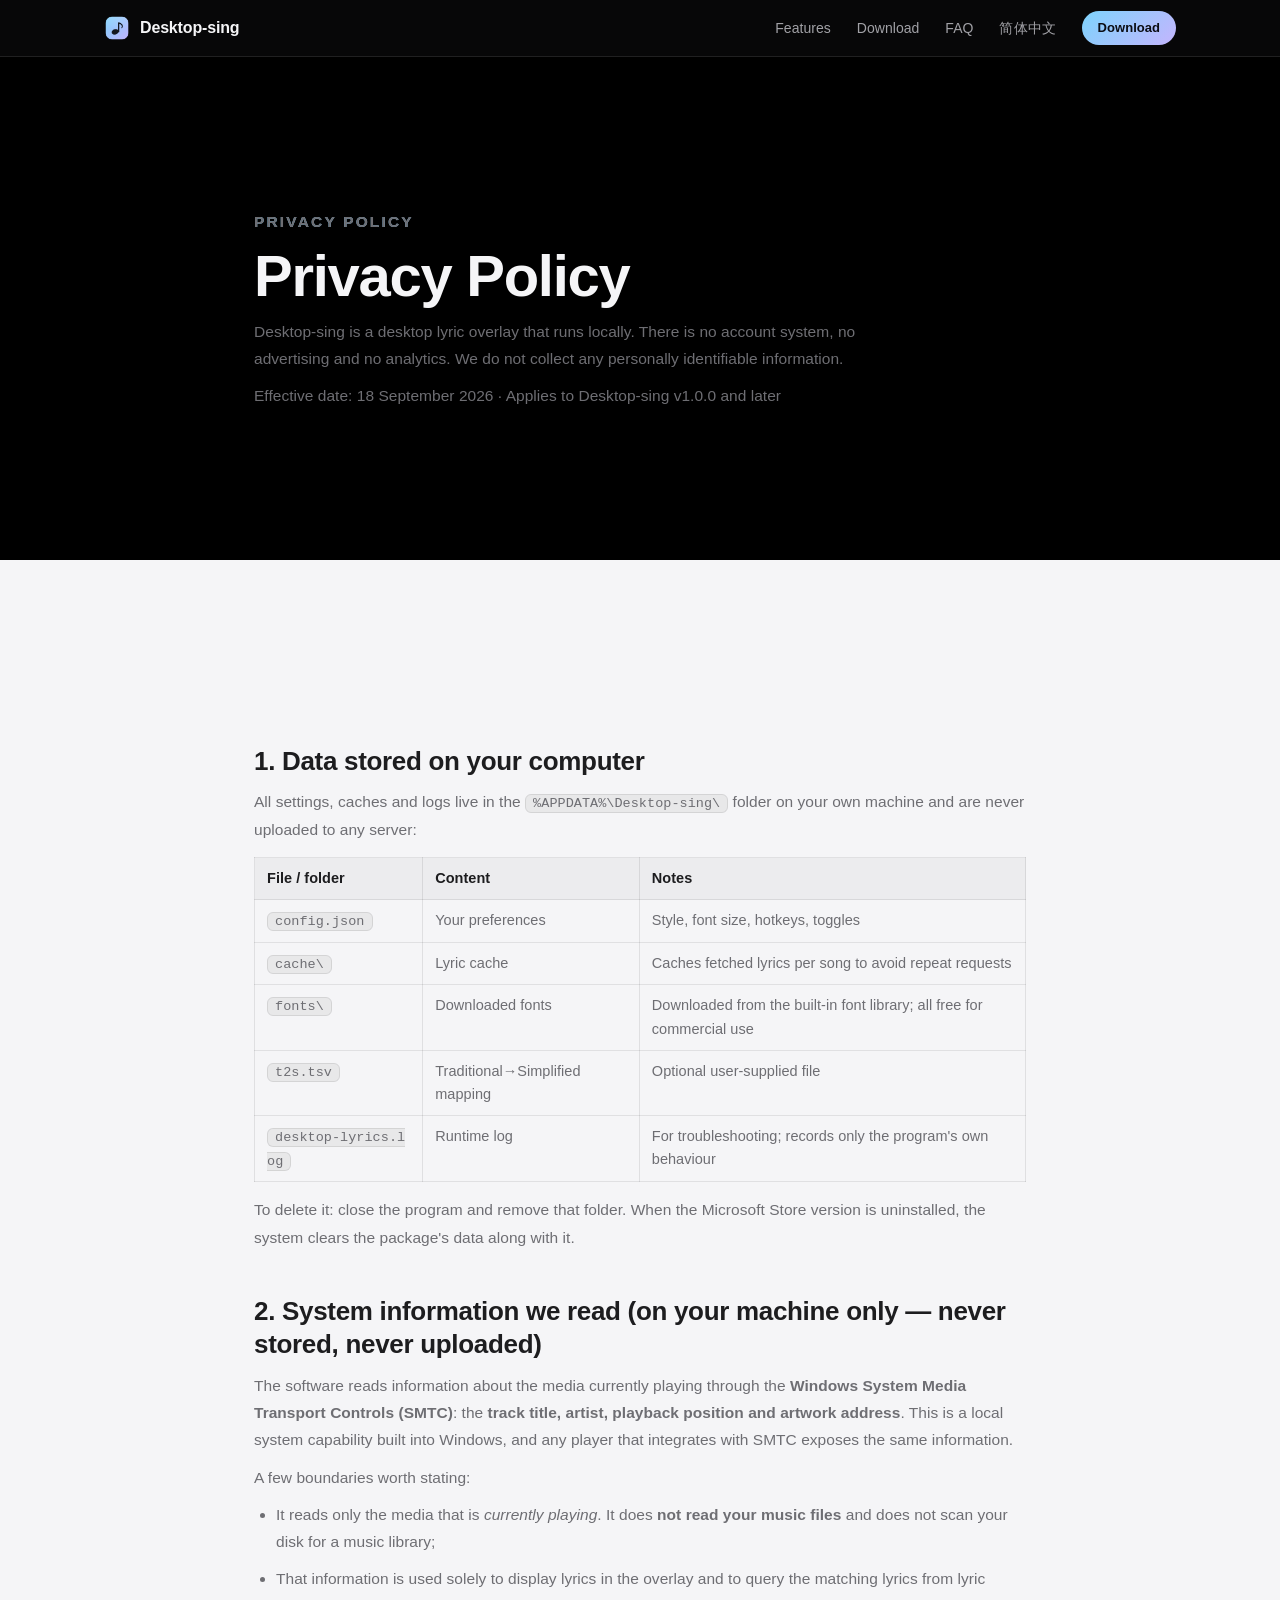
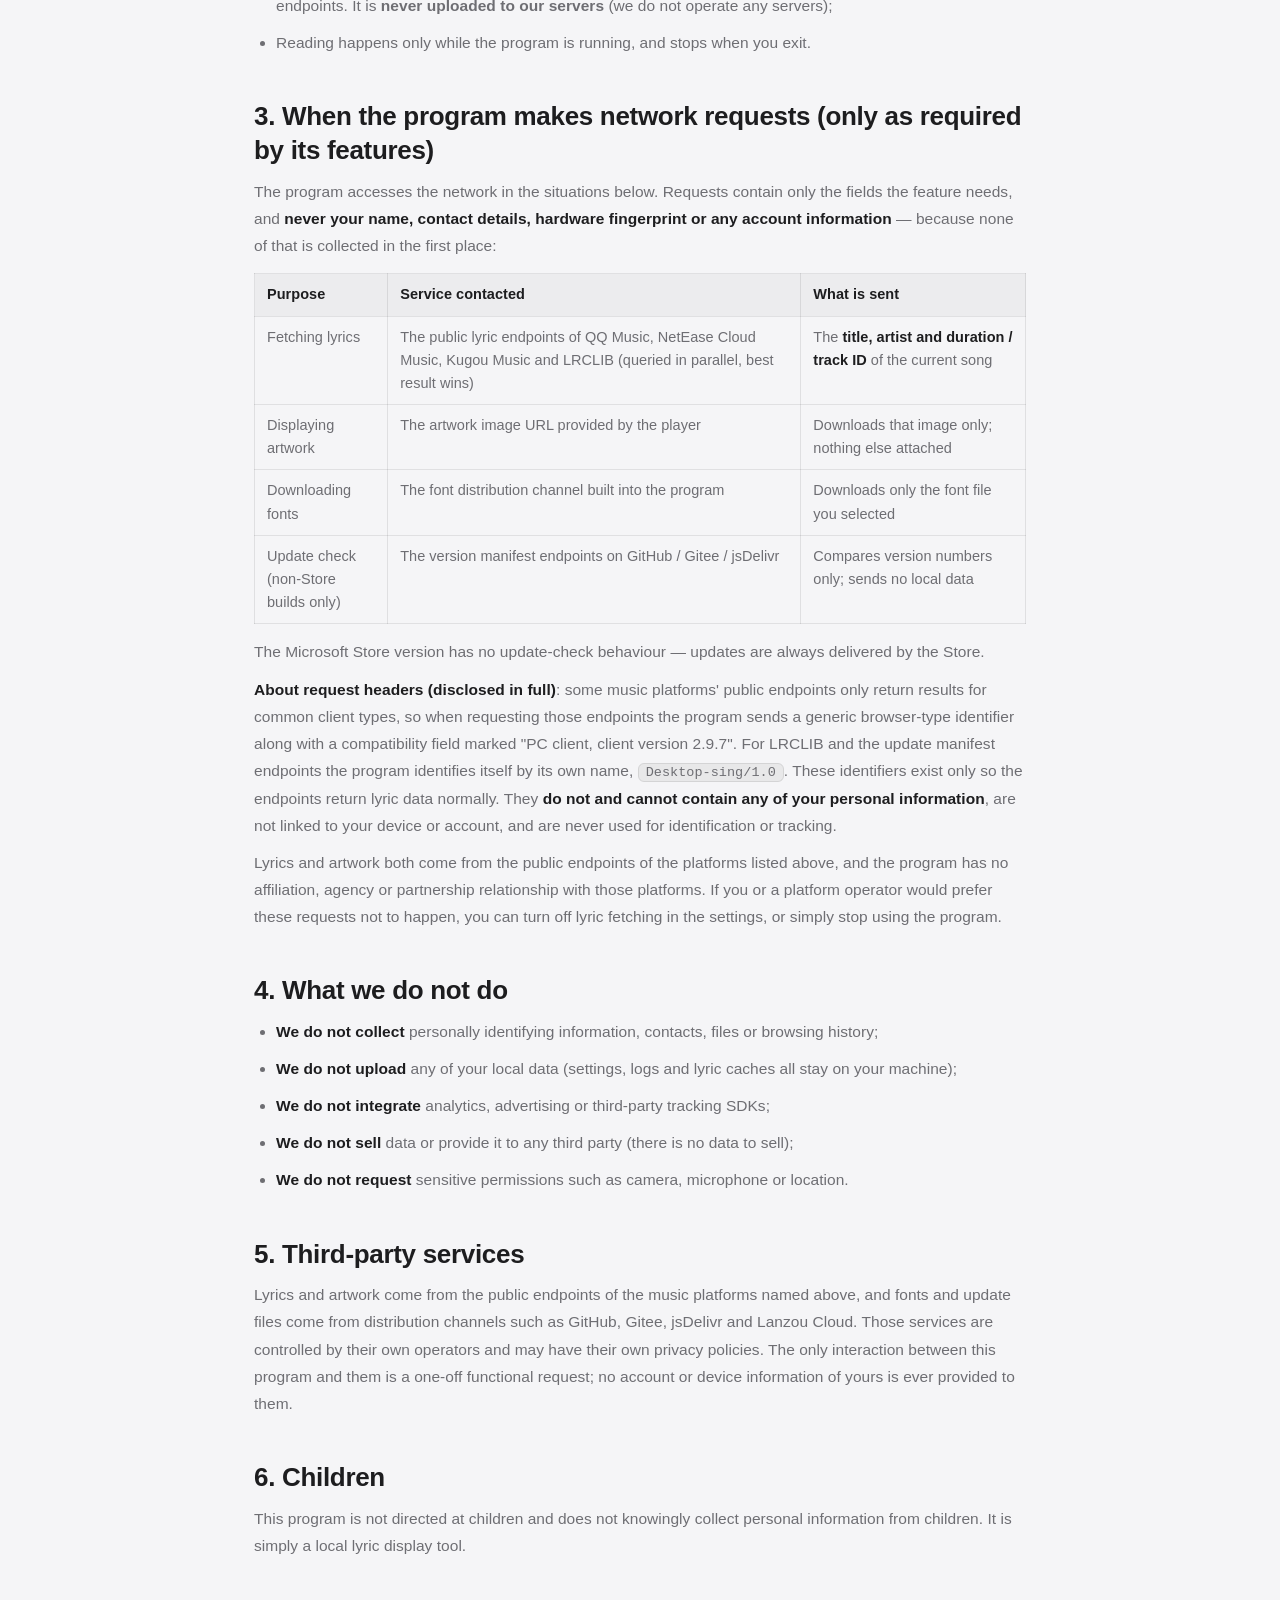
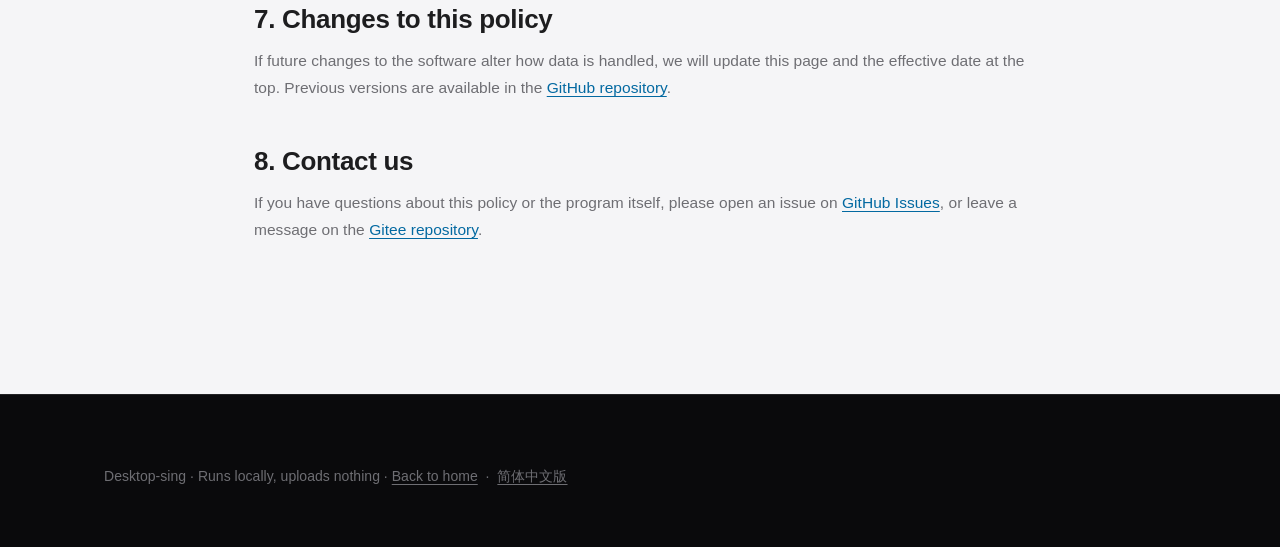
==== site/privacy.en.html @ 0885c717 "docs: 补齐英文文档并收紧对外口径（该说的说、不该说的不说） ## 英文版（新增）  - README.en.md        英文项目说明 - PRIVACY.en.md       英文隐私" ====
<!DOCTYPE html>
<html lang="en">
<head>
<meta charset="utf-8">
<meta name="viewport" content="width=device-width, initial-scale=1, viewport-fit=cover">
<title>Privacy Policy · Desktop-sing</title>
<meta name="description" content="Desktop-sing privacy policy: runs locally, no account, no ads, no tracking; network requests are limited to fetching lyrics and artwork on demand.">
<meta name="theme-color" content="#000000">
<meta property="og:title" content="Privacy Policy · Desktop-sing">
<meta property="og:description" content="Runs locally. No account, no ads, no tracking. Network requests are limited to fetching lyrics and artwork on demand.">
<meta property="og:type" content="website">
<link rel="icon" href="assets/favicon-32.png" sizes="32x32">
<link rel="icon" href="assets/icon-256.png" sizes="256x256">
<link rel="stylesheet" href="assets/style.css">
<style>
/* 隐私政策页专用排版（不动共享的 style.css） */
.policy { max-width: 820px; }
.policy section { margin-top: 44px; }
.policy h3 { font-size: clamp(20px, 2.4vw, 26px); }
.policy p, .policy li { font-size: 15.5px; line-height: 1.75; color: var(--l-dim); margin: 10px 0; }
.policy b { color: var(--l-text); font-weight: 600; }
.policy ul, .policy ol { padding-left: 22px; margin: 10px 0; }
.policy code {
  font-family: ui-monospace, Consolas, monospace; font-size: 13.5px;
  background: rgba(0,0,0,.055); border: 1px solid var(--l-line);
  border-radius: 6px; padding: 1px 7px; word-break: break-all;
}
.policy table { width: 100%; border-collapse: collapse; margin: 14px 0; font-size: 14.5px; }
.policy th, .policy td { text-align: left; padding: 9px 12px; border: 1px solid var(--l-line); vertical-align: top; }
.policy th { background: rgba(0,0,0,.035); color: var(--l-text); font-weight: 600; white-space: nowrap; }
.policy td { color: var(--l-dim); line-height: 1.6; }
.policy a { color: #0369a1; text-decoration: underline; text-underline-offset: 3px; }
.policy a:hover { color: #0284c7; }
.meta-line { font-size: 14px; color: var(--l-dim); margin-top: 14px; }
</style>
</head>
<body>

<header class="nav">
  <div class="wrap">
    <a class="brand" href="index.html">
      <img src="assets/icon-180.png" alt="">
      <span>Desktop-sing</span>
    </a>
    <nav class="nav-links">
      <a href="index.html#features">Features</a>
      <a href="index.html#download">Download</a>
      <a href="index.html#faq">FAQ</a>
      <a href="privacy.html" hreflang="zh-CN" lang="zh-CN">简体中文</a>
    </nav>
    <a class="nav-cta" href="index.html#download">Download</a>
  </div>
</header>

<main id="top">

  <section class="sec sec--dark">
    <div class="wrap policy">
      <p class="eyebrow">Privacy Policy</p>
      <h1 style="font-size:clamp(32px,5vw,58px)">Privacy Policy</h1>
      <p class="lead" style="max-width:640px">
        Desktop-sing is a desktop lyric overlay that runs locally. There is no account system,
        no advertising and no analytics. We do not collect any personally identifiable information.
      </p>
      <p class="meta-line">Effective date: 18 September 2026 · Applies to Desktop-sing v1.0.0 and later</p>
    </div>
  </section>

  <section class="sec sec--light">
    <div class="wrap policy">

      <section id="local">
        <h3>1. Data stored on your computer</h3>
        <p>All settings, caches and logs live in the
          <code>%APPDATA%\Desktop-sing\</code> folder on your own machine and are never uploaded
          to any server:</p>
        <table>
          <tr><th>File / folder</th><th>Content</th><th>Notes</th></tr>
          <tr><td><code>config.json</code></td><td>Your preferences</td><td>Style, font size, hotkeys, toggles</td></tr>
          <tr><td><code>cache\</code></td><td>Lyric cache</td><td>Caches fetched lyrics per song to avoid repeat requests</td></tr>
          <tr><td><code>fonts\</code></td><td>Downloaded fonts</td><td>Downloaded from the built-in font library; all free for commercial use</td></tr>
          <tr><td><code>t2s.tsv</code></td><td>Traditional→Simplified mapping</td><td>Optional user-supplied file</td></tr>
          <tr><td><code>desktop-lyrics.log</code></td><td>Runtime log</td><td>For troubleshooting; records only the program's own behaviour</td></tr>
        </table>
        <p>To delete it: close the program and remove that folder. When the Microsoft Store version is
          uninstalled, the system clears the package's data along with it.</p>
      </section>

      <section id="local-read">
        <h3>2. System information we read (on your machine only — never stored, never uploaded)</h3>
        <p>The software reads information about the media currently playing through the
          <strong>Windows System Media Transport Controls (SMTC)</strong>: the
          <strong>track title, artist, playback position and artwork address</strong>.
          This is a local system capability built into Windows, and any player that integrates with
          SMTC exposes the same information.</p>
        <p>A few boundaries worth stating:</p>
        <ul>
          <li>It reads only the media that is <em>currently playing</em>. It does
            <strong>not read your music files</strong> and does not scan your disk for a music
            library;</li>
          <li>That information is used solely to display lyrics in the overlay and to query the
            matching lyrics from lyric endpoints. It is
            <strong>never uploaded to our servers</strong> (we do not operate any servers);</li>
          <li>Reading happens only while the program is running, and stops when you exit.</li>
        </ul>
      </section>

      <section id="network">
        <h3>3. When the program makes network requests (only as required by its features)</h3>
        <p>The program accesses the network in the situations below. Requests contain only the fields
          the feature needs, and <b>never your name, contact details, hardware fingerprint or any
          account information</b> — because none of that is collected in the first place:</p>
        <table>
          <tr><th>Purpose</th><th>Service contacted</th><th>What is sent</th></tr>
          <tr>
            <td>Fetching lyrics</td>
            <td>The public lyric endpoints of QQ Music, NetEase Cloud Music, Kugou Music and LRCLIB
              (queried in parallel, best result wins)</td>
            <td>The <b>title, artist and duration / track ID</b> of the current song</td>
          </tr>
          <tr>
            <td>Displaying artwork</td>
            <td>The artwork image URL provided by the player</td>
            <td>Downloads that image only; nothing else attached</td>
          </tr>
          <tr>
            <td>Downloading fonts</td>
            <td>The font distribution channel built into the program</td>
            <td>Downloads only the font file you selected</td>
          </tr>
          <tr>
            <td>Update check<br>(non-Store builds only)</td>
            <td>The version manifest endpoints on GitHub / Gitee / jsDelivr</td>
            <td>Compares version numbers only; sends no local data</td>
          </tr>
        </table>
        <p>The Microsoft Store version has no update-check behaviour — updates are always delivered
          by the Store.</p>

        <p><b>About request headers (disclosed in full)</b>: some music platforms' public endpoints
          only return results for common client types, so when requesting those endpoints the program
          sends a generic browser-type identifier along with a compatibility field marked
          "PC client, client version 2.9.7". For LRCLIB and the update manifest endpoints the program
          identifies itself by its own name, <code>Desktop-sing/1.0</code>. These identifiers exist
          only so the endpoints return lyric data normally. They
          <b>do not and cannot contain any of your personal information</b>, are not linked to your
          device or account, and are never used for identification or tracking.</p>
        <p>Lyrics and artwork both come from the public endpoints of the platforms listed above, and
          the program has no affiliation, agency or partnership relationship with those platforms.
          If you or a platform operator would prefer these requests not to happen, you can turn off
          lyric fetching in the settings, or simply stop using the program.</p>
      </section>

      <section id="never">
        <h3>4. What we do not do</h3>
        <ul>
          <li><b>We do not collect</b> personally identifying information, contacts, files or browsing history;</li>
          <li><b>We do not upload</b> any of your local data (settings, logs and lyric caches all stay on your machine);</li>
          <li><b>We do not integrate</b> analytics, advertising or third-party tracking SDKs;</li>
          <li><b>We do not sell</b> data or provide it to any third party (there is no data to sell);</li>
          <li><b>We do not request</b> sensitive permissions such as camera, microphone or location.</li>
        </ul>
      </section>

      <section id="third-party">
        <h3>5. Third-party services</h3>
        <p>Lyrics and artwork come from the public endpoints of the music platforms named above, and
          fonts and update files come from distribution channels such as GitHub, Gitee, jsDelivr and
          Lanzou Cloud. Those services are controlled by their own operators and may have their own
          privacy policies. The only interaction between this program and them is a one-off functional
          request; no account or device information of yours is ever provided to them.</p>
      </section>

      <section id="children">
        <h3>6. Children</h3>
        <p>This program is not directed at children and does not knowingly collect personal
          information from children. It is simply a local lyric display tool.</p>
      </section>

      <section id="changes">
        <h3>7. Changes to this policy</h3>
        <p>If future changes to the software alter how data is handled, we will update this page and
          the effective date at the top. Previous versions are available in the
          <a href="https://github.com/xiaohao8/Desktop-sing" target="_blank" rel="noopener">GitHub repository</a>.</p>
      </section>

      <section id="contact">
        <h3>8. Contact us</h3>
        <p>If you have questions about this policy or the program itself, please open an issue on
          <a href="https://github.com/xiaohao8/Desktop-sing/issues" target="_blank" rel="noopener">GitHub Issues</a>,
          or leave a message on the
          <a href="https://gitee.com/xiaohao3/Desktop-sing" target="_blank" rel="noopener">Gitee repository</a>.</p>
      </section>

    </div>
  </section>

</main>

<footer class="foot">
  <div class="wrap">
    <p class="small">Desktop-sing · Runs locally, uploads nothing ·
      <a href="index.html" style="text-decoration:underline;text-underline-offset:3px">Back to home</a>
      &nbsp;·&nbsp;
      <a href="privacy.html" hreflang="zh-CN" lang="zh-CN" style="text-decoration:underline;text-underline-offset:3px">简体中文版</a></p>
  </div>
</footer>

</body>
</html>
---- site/assets/style.css ----
/* ==========================================================================
   桌面歌词 · 官网样式
   设计基调：Apple 风格 —— 大字距紧、留白大、深/浅段交替、圆角与毛玻璃。
   无外部依赖（不引任何 CDN / 字体），方便离线与任意静态托管部署。
   ========================================================================== */

:root {
  /* 品牌色：与 App 默认主色一致（渐变取自封面主色提取的兜底值） */
  --brand1: #7dd3fc;
  --brand2: #c4b5fd;
  --grad: linear-gradient(135deg, var(--brand1), var(--brand2));
  --ink: #0b0d14;

  /* 深色面 */
  --d-bg: #000;
  --d-bg2: #0a0a0c;
  --d-surface: rgba(255, 255, 255, .045);
  --d-surface-2: rgba(255, 255, 255, .075);
  --d-line: rgba(255, 255, 255, .10);
  --d-line-2: rgba(255, 255, 255, .18);
  --d-text: #f5f5f7;
  --d-dim: #a1a1a6;
  --d-dim2: #6e6e73;

  /* 浅色面 */
  --l-bg: #f5f5f7;
  --l-bg2: #ffffff;
  --l-surface: rgba(0, 0, 0, .028);
  --l-line: rgba(0, 0, 0, .085);
  --l-text: #1d1d1f;
  --l-dim: #6e6e73;

  --r-xl: 32px;
  --r-lg: 24px;
  --r-md: 18px;
  --r-sm: 12px;

  --maxw: 1120px;
  --ease: cubic-bezier(.22, .68, .24, 1);
}

* { box-sizing: border-box; }

html { scroll-behavior: smooth; -webkit-text-size-adjust: 100%; }

body {
  margin: 0;
  background: var(--d-bg);
  color: var(--d-text);
  font-family: -apple-system, BlinkMacSystemFont, "SF Pro SC", "SF Pro Text",
               "PingFang SC", "HarmonyOS Sans SC", "Microsoft YaHei UI",
               "Helvetica Neue", Arial, sans-serif;
  font-size: 17px;
  line-height: 1.6;
  letter-spacing: .002em;
  -webkit-font-smoothing: antialiased;
  text-rendering: optimizeLegibility;
  overflow-x: hidden;
}

img { max-width: 100%; display: block; }

a { color: inherit; text-decoration: none; }

/* ---------- 版式 ---------- */

.wrap { width: 100%; max-width: var(--maxw); margin: 0 auto; padding: 0 24px; }

h1, h2, h3 { margin: 0; font-weight: 700; letter-spacing: -.022em; line-height: 1.08; }

h1 { font-size: clamp(38px, 6.6vw, 84px); }
h2 { font-size: clamp(30px, 4.4vw, 56px); }
h3 { font-size: clamp(19px, 2vw, 24px); letter-spacing: -.012em; line-height: 1.3; }

.eyebrow {
  font-size: 14px; font-weight: 600; letter-spacing: .14em;
  text-transform: uppercase;
  background: var(--grad); -webkit-background-clip: text; background-clip: text;
  color: transparent;
  margin-bottom: 14px;
}

.lead { font-size: clamp(17px, 1.6vw, 21px); line-height: 1.55; color: var(--d-dim); margin: 20px 0 0; }
.sec--light .lead { color: var(--l-dim); }

.small { font-size: 14px; color: var(--d-dim2); }
.sec--light .small { color: var(--l-dim); }

/* ---------- 区块 ---------- */

.sec { position: relative; padding: clamp(72px, 11vw, 148px) 0; }
.sec--dark { background: var(--d-bg); color: var(--d-text); }
.sec--dark2 { background: var(--d-bg2); color: var(--d-text); }
.sec--light { background: var(--l-bg); color: var(--l-text); }
.sec--light + .sec--light { border-top: 1px solid var(--l-line); }

.sec-head { max-width: 760px; margin-bottom: clamp(36px, 5vw, 64px); }
.sec-head.center { margin-left: auto; margin-right: auto; text-align: center; }

/* ---------- 导航 ---------- */

.nav {
  position: sticky; top: 0; z-index: 60;
  background: rgba(10, 10, 12, .72);
  border-bottom: 1px solid var(--d-line);
  backdrop-filter: saturate(180%) blur(20px);
  -webkit-backdrop-filter: saturate(180%) blur(20px);
}
.nav .wrap { display: flex; align-items: center; gap: 26px; height: 56px; }

.brand { display: flex; align-items: center; gap: 10px; font-weight: 600; font-size: 16px; letter-spacing: -.01em; }
.brand img { width: 26px; height: 26px; border-radius: 7px; }

.nav-links { display: flex; gap: 26px; margin-left: auto; font-size: 14px; color: var(--d-dim); }
.nav-links a { transition: color .2s; }
.nav-links a:hover { color: var(--d-text); }

.nav-cta {
  font-size: 13px; font-weight: 600;
  padding: 7px 16px; border-radius: 980px;
  background: var(--grad); color: var(--ink);
  transition: transform .2s var(--ease), box-shadow .2s;
}
.nav-cta:hover { transform: translateY(-1px); box-shadow: 0 6px 20px rgba(125, 211, 252, .3); }

@media (max-width: 720px) { .nav-links { display: none; } }

/* ---------- 按钮 ---------- */

.btn {
  display: inline-flex; align-items: center; gap: 8px;
  padding: 13px 26px; border-radius: 980px;
  font-size: 16px; font-weight: 600; letter-spacing: -.005em;
  transition: transform .22s var(--ease), box-shadow .22s, background .22s;
  will-change: transform;
}
.btn--primary { background: var(--grad); color: var(--ink); }
.btn--primary:hover { transform: translateY(-2px); box-shadow: 0 10px 30px rgba(125, 211, 252, .32); }
.btn--ghost { color: var(--d-text); border: 1px solid var(--d-line-2); }
.btn--ghost:hover { background: var(--d-surface-2); }
.sec--light .btn--ghost { color: var(--l-text); border-color: rgba(0, 0, 0, .16); }
.sec--light .btn--ghost:hover { background: rgba(0, 0, 0, .05); }

.btn-row { display: flex; flex-wrap: wrap; gap: 14px; margin-top: 32px; }
.sec-head.center .btn-row { justify-content: center; }

/* ---------- 首屏 ---------- */

.hero { position: relative; padding: clamp(64px, 9vw, 120px) 0 clamp(48px, 6vw, 80px); overflow: hidden; }
.hero::before {
  content: ""; position: absolute; left: -10%; right: -10%; top: -30%; height: 90%;
  background:
    radial-gradient(46% 52% at 42% 30%, rgba(125, 211, 252, .22), transparent 68%),
    radial-gradient(42% 48% at 68% 12%, rgba(196, 181, 253, .18), transparent 70%);
  filter: blur(18px); pointer-events: none;
}
.hero .wrap { position: relative; }
.hero-text { max-width: 820px; }
.hero h1 { margin-top: 4px; }
.hero .lead { max-width: 640px; }

.hero-shot { margin-top: clamp(40px, 6vw, 72px); position: relative; }
.hero-shot::after {
  content: ""; position: absolute; inset: 12% 8% -6%;
  background: radial-gradient(60% 60% at 50% 50%, rgba(196, 181, 253, .26), transparent 72%);
  filter: blur(40px); z-index: 0; pointer-events: none;
}
.hero-shot .shot { position: relative; z-index: 1; }

/* ---------- 截图外框 ---------- */

.shot {
  border-radius: var(--r-lg);
  border: 1px solid var(--d-line);
  background: rgba(255, 255, 255, .03);
  overflow: hidden;
  box-shadow: 0 30px 70px rgba(0, 0, 0, .55);
}
.shot img { width: 100%; height: auto; }
.sec--light .shot { border-color: var(--l-line); box-shadow: 0 24px 60px rgba(0, 0, 0, .13); background: #fff; }

/* ---------- 特性三栏 ---------- */

.grid3 { display: grid; grid-template-columns: repeat(3, 1fr); gap: 22px; }
@media (max-width: 860px) { .grid3 { grid-template-columns: 1fr; } }

.card {
  padding: 30px 28px 32px; border-radius: var(--r-lg);
  background: var(--d-surface); border: 1px solid var(--d-line);
  transition: transform .3s var(--ease), background .3s, border-color .3s;
}
.card:hover { transform: translateY(-3px); background: var(--d-surface-2); border-color: var(--d-line-2); }
.sec--light .card { background: #fff; border-color: var(--l-line); }
.sec--light .card:hover { background: #fff; border-color: rgba(0, 0, 0, .16); }

.card p { margin: 12px 0 0; font-size: 15.5px; color: var(--d-dim); }
.sec--light .card p { color: var(--l-dim); }

.ico {
  width: 44px; height: 44px; border-radius: 13px;
  display: grid; place-items: center; margin-bottom: 18px;
  background: var(--grad); color: var(--ink);
}
.ico svg { width: 24px; height: 24px; }

/* ---------- 样式画廊（横向滚动） ---------- */

.gallery {
  display: flex; gap: 22px; overflow-x: auto; padding: 6px 24px 30px;
  scroll-snap-type: x proximity; scrollbar-width: none;
  -webkit-overflow-scrolling: touch;
}
.gallery::-webkit-scrollbar { display: none; }
.gallery > figure {
  flex: 0 0 auto; width: min(78vw, 520px); margin: 0; scroll-snap-align: center;
}
.gallery figcaption { margin-top: 16px; font-size: 15px; color: var(--d-dim); text-align: center; }
.gallery figcaption b { color: var(--d-text); font-weight: 600; }

.hint-swipe { text-align: center; font-size: 13px; color: var(--d-dim2); }

/* ---------- 标签 ---------- */

.chips { display: flex; flex-wrap: wrap; gap: 10px; margin-top: 26px; padding: 0; list-style: none; }
.chips li {
  padding: 8px 16px; border-radius: 980px; font-size: 14px;
  background: var(--d-surface); border: 1px solid var(--d-line); color: var(--d-dim);
}
.sec--light .chips li { background: rgba(0, 0, 0, .04); border-color: var(--l-line); color: var(--l-dim); }

/* ---------- 双栏（图文） ---------- */

.split { display: grid; grid-template-columns: 1fr 1fr; gap: clamp(32px, 6vw, 80px); align-items: center; }
@media (max-width: 900px) { .split { grid-template-columns: 1fr; } }

.ticks { list-style: none; padding: 0; margin: 26px 0 0; }
.ticks li { position: relative; padding-left: 30px; margin-bottom: 14px; font-size: 15.5px; color: var(--d-dim); }
.sec--light .ticks li { color: var(--l-dim); }
.ticks li::before {
  content: ""; position: absolute; left: 0; top: 8px;
  width: 16px; height: 9px; border-left: 2px solid var(--brand1); border-bottom: 2px solid var(--brand1);
  transform: rotate(-45deg); border-radius: 1px;
}
.ticks li b { color: var(--d-text); font-weight: 600; }
.sec--light .ticks li b { color: var(--l-text); }

/* 面板是竖长条，窄一些更好看 */
.split--panel { grid-template-columns: 1.05fr .72fr; }
@media (max-width: 900px) { .split--panel { grid-template-columns: 1fr; } }

/* ---------- 屏保 2×2 ---------- */

.grid2 { display: grid; grid-template-columns: 1fr 1fr; gap: 22px; }
@media (max-width: 780px) { .grid2 { grid-template-columns: 1fr; } }
.grid2 figure { margin: 0; }
.grid2 figcaption { margin-top: 14px; font-size: 15px; color: var(--d-dim); }
.grid2 figcaption b { color: var(--d-text); font-weight: 600; }

/* ---------- 数据条 ---------- */

.stats { display: grid; grid-template-columns: repeat(4, 1fr); gap: 22px; }
@media (max-width: 860px) { .stats { grid-template-columns: repeat(2, 1fr); } }
.stat { padding: 26px 24px; border-radius: var(--r-md); background: var(--d-surface); border: 1px solid var(--d-line); }
.stat .n { font-size: clamp(30px, 3.4vw, 44px); font-weight: 700; letter-spacing: -.03em; line-height: 1.1;
  background: var(--grad); -webkit-background-clip: text; background-clip: text; color: transparent; }
.stat .t { margin-top: 8px; font-size: 14px; color: var(--d-dim); }
.stat .o { margin-top: 4px; font-size: 12.5px; color: var(--d-dim2); }

/* ---------- 下载 ---------- */

.dl-grid { display: grid; grid-template-columns: 1fr 1fr 1fr; gap: 18px; }
@media (max-width: 960px) { .dl-grid { grid-template-columns: 1fr 1fr; } }
@media (max-width: 720px) { .dl-grid { grid-template-columns: 1fr; } }.dl {
  display: flex; flex-direction: column; gap: 6px;
  padding: 32px 30px; border-radius: var(--r-lg);
  background: #fff; border: 1px solid var(--l-line);
  transition: transform .3s var(--ease), box-shadow .3s, border-color .3s;
}
.dl:hover { transform: translateY(-4px); box-shadow: 0 18px 44px rgba(0, 0, 0, .12); border-color: rgba(0, 0, 0, .18); }
.dl .k { font-size: 13px; font-weight: 600; letter-spacing: .1em; text-transform: uppercase; color: var(--l-dim); }
.dl .v { display: flex; align-items: center; gap: 10px; font-size: 23px; font-weight: 700; letter-spacing: -.02em; }
.dl .v svg { width: 24px; height: 24px; flex: 0 0 auto; }
.dl .d { font-size: 14.5px; color: var(--l-dim); }
.dl .go { margin-top: 14px; display: inline-flex; align-items: center; gap: 6px; font-size: 15px; font-weight: 600; color: #0a84ff; }
.dl .go::after { content: "›"; font-size: 20px; line-height: 1; transition: transform .25s var(--ease); }
.dl:hover .go::after { transform: translateX(3px); }
/* 主推渠道用淡品牌色底 + 品牌色描边做区分。
   注意别写 grid-column: 1/-1 —— 那只让第一张卡片占满整行，第二张会孤零零
   留在下一行的左半格，看起来像排版坏了。两张等宽并排，靠配色区分主次。 */
.dl--main { background: linear-gradient(135deg, rgba(125, 211, 252, .1), rgba(196, 181, 253, .12)); border-color: rgba(125, 211, 252, .34); }

.dl-meta { display: flex; flex-wrap: wrap; gap: 10px 22px; margin-top: 26px; font-size: 14px; color: var(--l-dim); }
.dl-meta span { display: inline-flex; align-items: center; gap: 7px; }
.dl-meta span::before { content: ""; width: 6px; height: 6px; border-radius: 50%; background: var(--brand1); }

/* ---------- FAQ ---------- */

.faq { border-top: 1px solid var(--d-line); }
.faq details { border-bottom: 1px solid var(--d-line); }
.faq summary {
  cursor: pointer; list-style: none; padding: 24px 40px 24px 0; position: relative;
  font-size: 17px; font-weight: 600; letter-spacing: -.01em;
}
.faq summary::-webkit-details-marker { display: none; }
.faq summary::after {
  content: "+"; position: absolute; right: 6px; top: 50%; transform: translateY(-50%);
  font-size: 22px; font-weight: 400; color: var(--d-dim2); transition: transform .25s var(--ease);
}
.faq details[open] summary::after { transform: translateY(-50%) rotate(45deg); }
.faq .a { padding: 0 40px 26px 0; color: var(--d-dim); font-size: 15.5px; }
.faq .a code {
  font-family: ui-monospace, SFMono-Regular, Consolas, monospace; font-size: 13.5px;
  background: var(--d-surface-2); padding: 2px 7px; border-radius: 6px;
}

/* ---------- 页脚 ---------- */

.foot { background: var(--d-bg2); border-top: 1px solid var(--d-line); padding: 56px 0 48px; font-size: 14px; color: var(--d-dim2); }
.foot .row { display: flex; flex-wrap: wrap; gap: 18px 32px; align-items: center; }
.foot a:hover { color: var(--d-text); }
.foot .rules { margin-top: 26px; line-height: 1.7; max-width: 720px; }

/* ---------- 滚动入场动画（渐进增强） ----------
   默认是**可见**的：禁用 JS、或 assets/main.js 没随文件一起部署时，
   页面照常完整显示，绝不会出现"整站空白"。
   只有 <html class="js"> 存在时才切到"先隐藏、滚动到就入场"。
   js 类由 index.html <head> 里的内联脚本同步加上（早于首次绘制，不闪）。
   万一 main.js 加载失败，那个内联脚本会在 2.5s 后补一个 reveal-all 兜底。 */

.reveal { opacity: 1; transform: none; }

.js .reveal { opacity: 0; transform: translateY(26px); }
.js .reveal.in {
  opacity: 1; transform: none;
  transition: opacity .9s var(--ease), transform .9s var(--ease);
  transition-delay: var(--d, 0ms);
}
.js.reveal-all .reveal { opacity: 1 !important; transform: none !important; transition: none !important; }

@media (prefers-reduced-motion: reduce) {
  html { scroll-behavior: auto; }
  /* 这里必须带 .js 前缀，否则特异性低于上面的 .js .reveal，关不掉动画 */
  html.js .reveal { opacity: 1; transform: none; }
  html.js .reveal.in { transition: none; }
  * { animation-duration: .001ms !important; transition-duration: .001ms !important; }
}
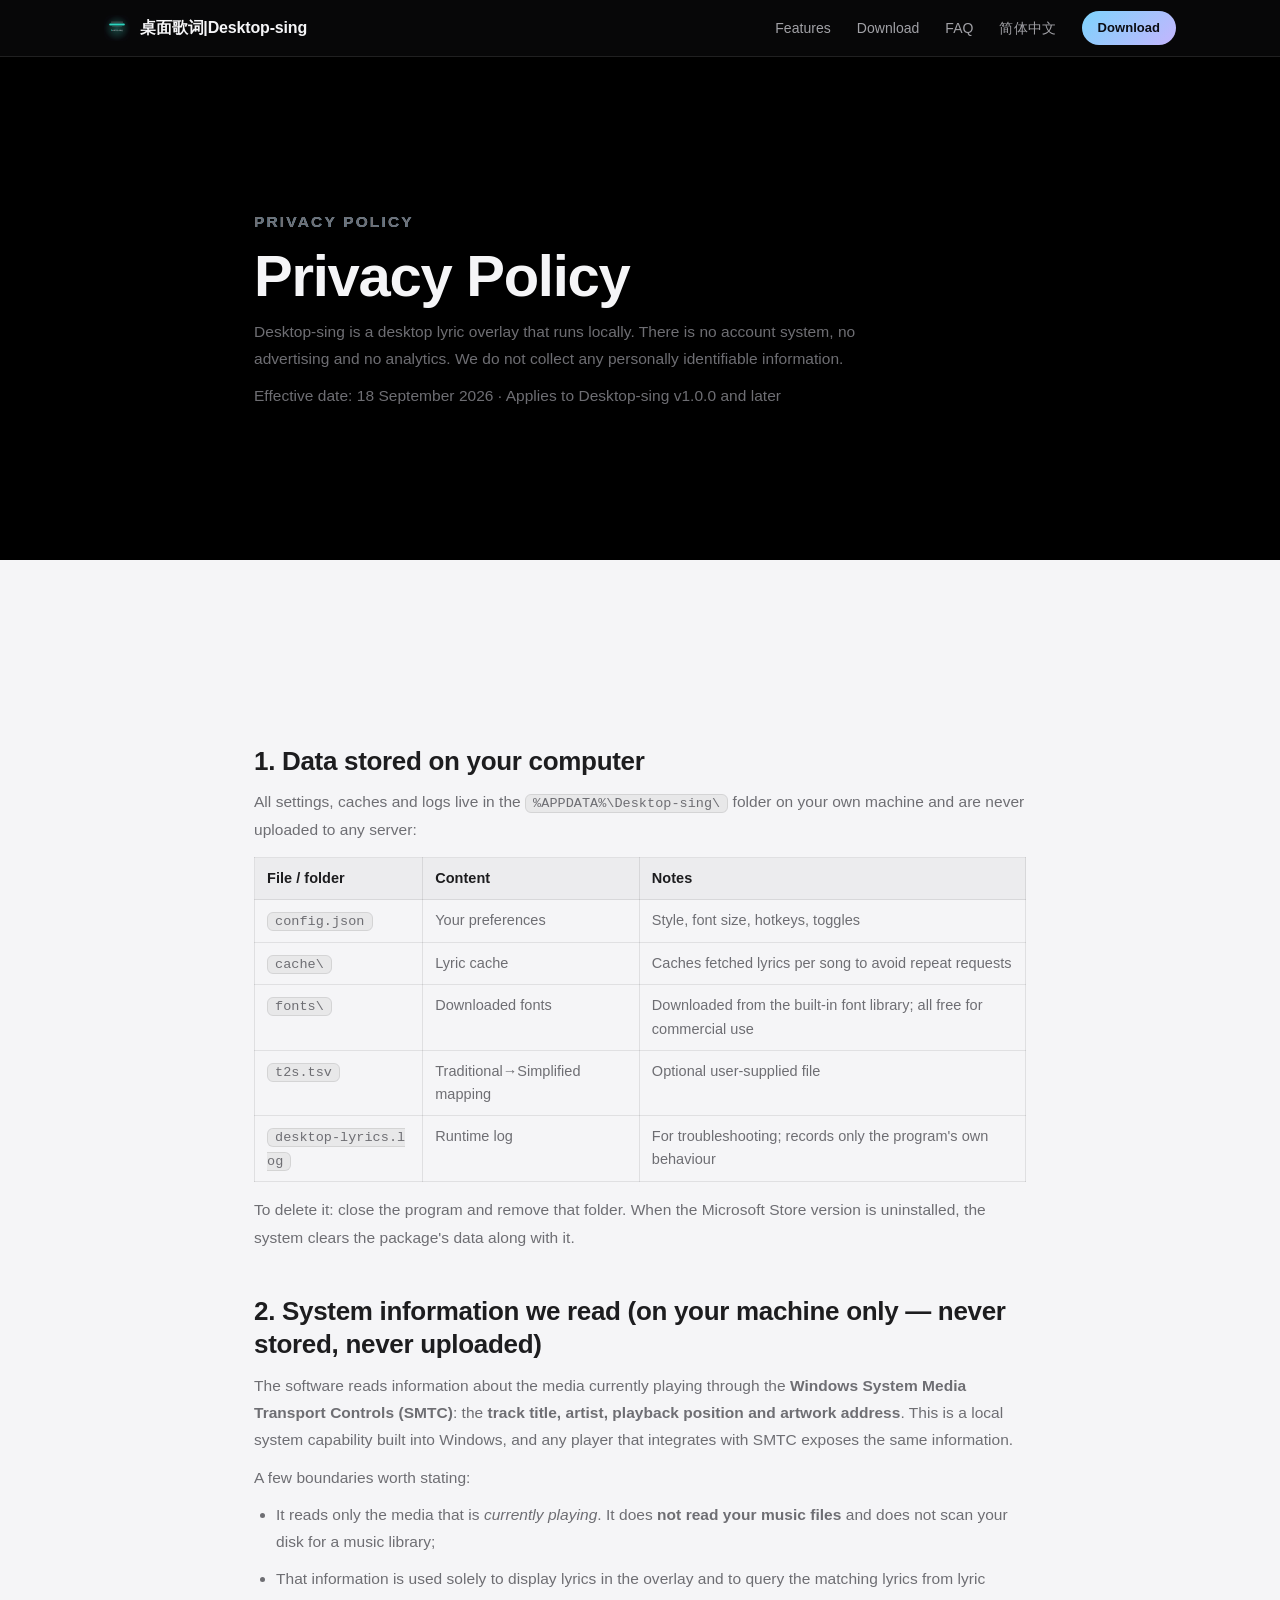
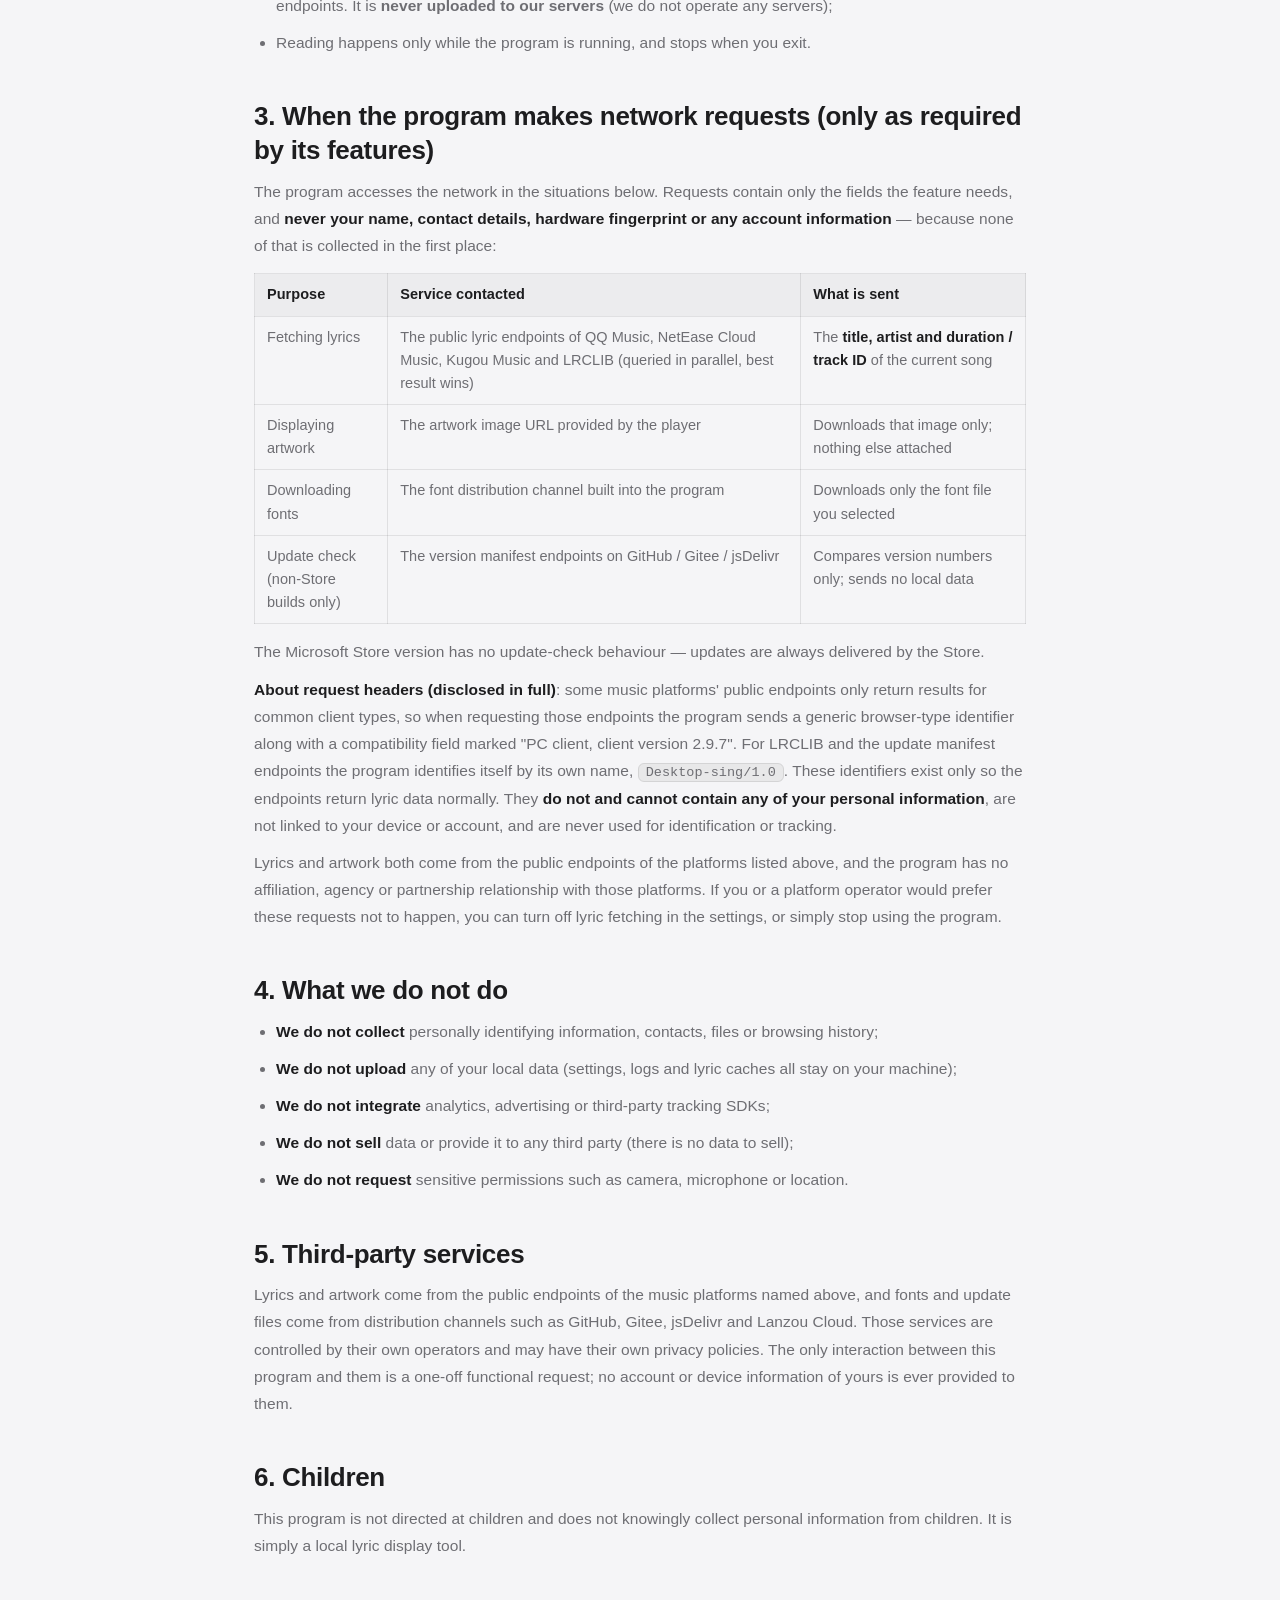
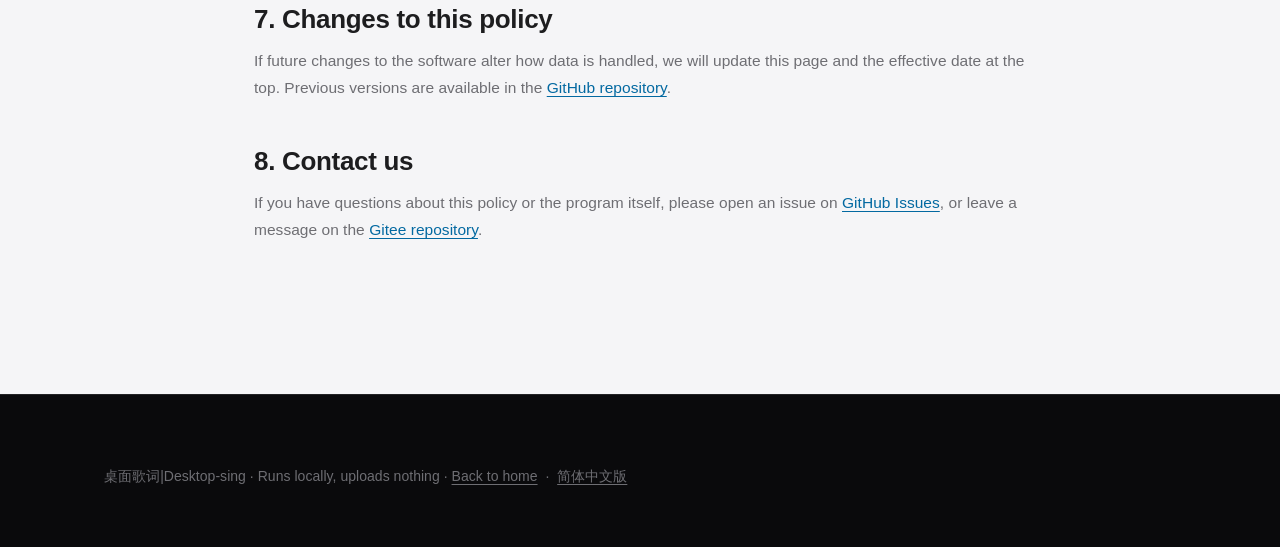
==== commit 85b6e300: "fix(site): 官网图标对齐品牌图、品牌名统一为「桌面歌词|Desktop-sing」 用户反馈「网页版图标还有名称没有更新」。查下来是两处不同步：  1) 图标：主程序 make_app_ic" ====
--- a/site/privacy.en.html
+++ b/site/privacy.en.html
@@ -3,10 +3,10 @@
 <head>
 <meta charset="utf-8">
 <meta name="viewport" content="width=device-width, initial-scale=1, viewport-fit=cover">
-<title>Privacy Policy · Desktop-sing</title>
+<title>Privacy Policy · 桌面歌词|Desktop-sing</title>
 <meta name="description" content="Desktop-sing privacy policy: runs locally, no account, no ads, no tracking; network requests are limited to fetching lyrics and artwork on demand.">
 <meta name="theme-color" content="#000000">
-<meta property="og:title" content="Privacy Policy · Desktop-sing">
+<meta property="og:title" content="Privacy Policy · 桌面歌词|Desktop-sing">
 <meta property="og:description" content="Runs locally. No account, no ads, no tracking. Network requests are limited to fetching lyrics and artwork on demand.">
 <meta property="og:type" content="website">
 <link rel="icon" href="assets/favicon-32.png" sizes="32x32">
@@ -40,7 +40,7 @@
   <div class="wrap">
     <a class="brand" href="index.html">
       <img src="assets/icon-180.png" alt="">
-      <span>Desktop-sing</span>
+      <span>桌面歌词|Desktop-sing</span>
     </a>
     <nav class="nav-links">
       <a href="index.html#features">Features</a>
@@ -199,7 +199,7 @@
 
 <footer class="foot">
   <div class="wrap">
-    <p class="small">Desktop-sing · Runs locally, uploads nothing ·
+    <p class="small">桌面歌词|Desktop-sing · Runs locally, uploads nothing ·
       <a href="index.html" style="text-decoration:underline;text-underline-offset:3px">Back to home</a>
       &nbsp;·&nbsp;
       <a href="privacy.html" hreflang="zh-CN" lang="zh-CN" style="text-decoration:underline;text-underline-offset:3px">简体中文版</a></p>
--- a/site/assets/style.css
+++ b/site/assets/style.css
@@ -86,6 +86,17 @@
 .small { font-size: 14px; color: var(--d-dim2); }
 .sec--light .small { color: var(--l-dim); }
 
+/* 隐私政策里的说明表格：窄屏不许把整页撑出横向滚动条。
+   英文页列里有长文件名（t2s.tsv / 下载字体 / Downloaded from…），360px 视口下
+   表格最小宽度 434px，会把页面撑到 459px —— 页面本体横向滚动，正文右侧被切。
+   表格自身改成可横向滚动的块，溢出留在表内，页面宽度不受影响。 */
+.policy table {
+  display: block;
+  width: 100%;
+  overflow-x: auto;
+  -webkit-overflow-scrolling: touch;
+}
+
 /* ---------- 区块 ---------- */
 
 .sec { position: relative; padding: clamp(72px, 11vw, 148px) 0; }
@@ -108,8 +119,13 @@
 }
 .nav .wrap { display: flex; align-items: center; gap: 26px; height: 56px; }
 
-.brand { display: flex; align-items: center; gap: 10px; font-weight: 600; font-size: 16px; letter-spacing: -.01em; }
-.brand img { width: 26px; height: 26px; border-radius: 7px; }
+.brand { display: flex; align-items: center; gap: 10px; min-width: 0;
+         font-weight: 600; font-size: 16px; letter-spacing: -.01em; }
+.brand img { width: 26px; height: 26px; border-radius: 7px; flex: 0 0 auto; }
+/* 产品名「桌面歌词|Desktop-sing」比原来的「桌面歌词」长了近一倍，窄屏（≤390px）
+   会被挤成两三行 —— 宁可省略号也不能换行：换行会把 56px 的导航栏撑高，
+   观感也垮。min-width:0 是让 flex 项能被压下去、省略号才生效的前提。 */
+.brand span { min-width: 0; white-space: nowrap; overflow: hidden; text-overflow: ellipsis; }
 
 .nav-links { display: flex; gap: 26px; margin-left: auto; font-size: 14px; color: var(--d-dim); }
 .nav-links a { transition: color .2s; }
@@ -124,6 +140,13 @@
 .nav-cta:hover { transform: translateY(-1px); box-shadow: 0 6px 20px rgba(125, 211, 252, .3); }
 
 @media (max-width: 720px) { .nav-links { display: none; } }
+/* 小屏（360/375 这类）上品牌 + 右侧按钮本就紧张，英文页按钮写着「Download」更宽：
+   收一收字号与间距，让完整产品名尽量不被省略号截掉。320px 才轮到省略号兜底。 */
+@media (max-width: 430px) {
+  .nav .wrap { gap: 14px; }
+  .brand { font-size: 14px; }
+  .nav-cta { padding: 7px 12px; }
+}
 
 /* ---------- 按钮 ---------- */
 
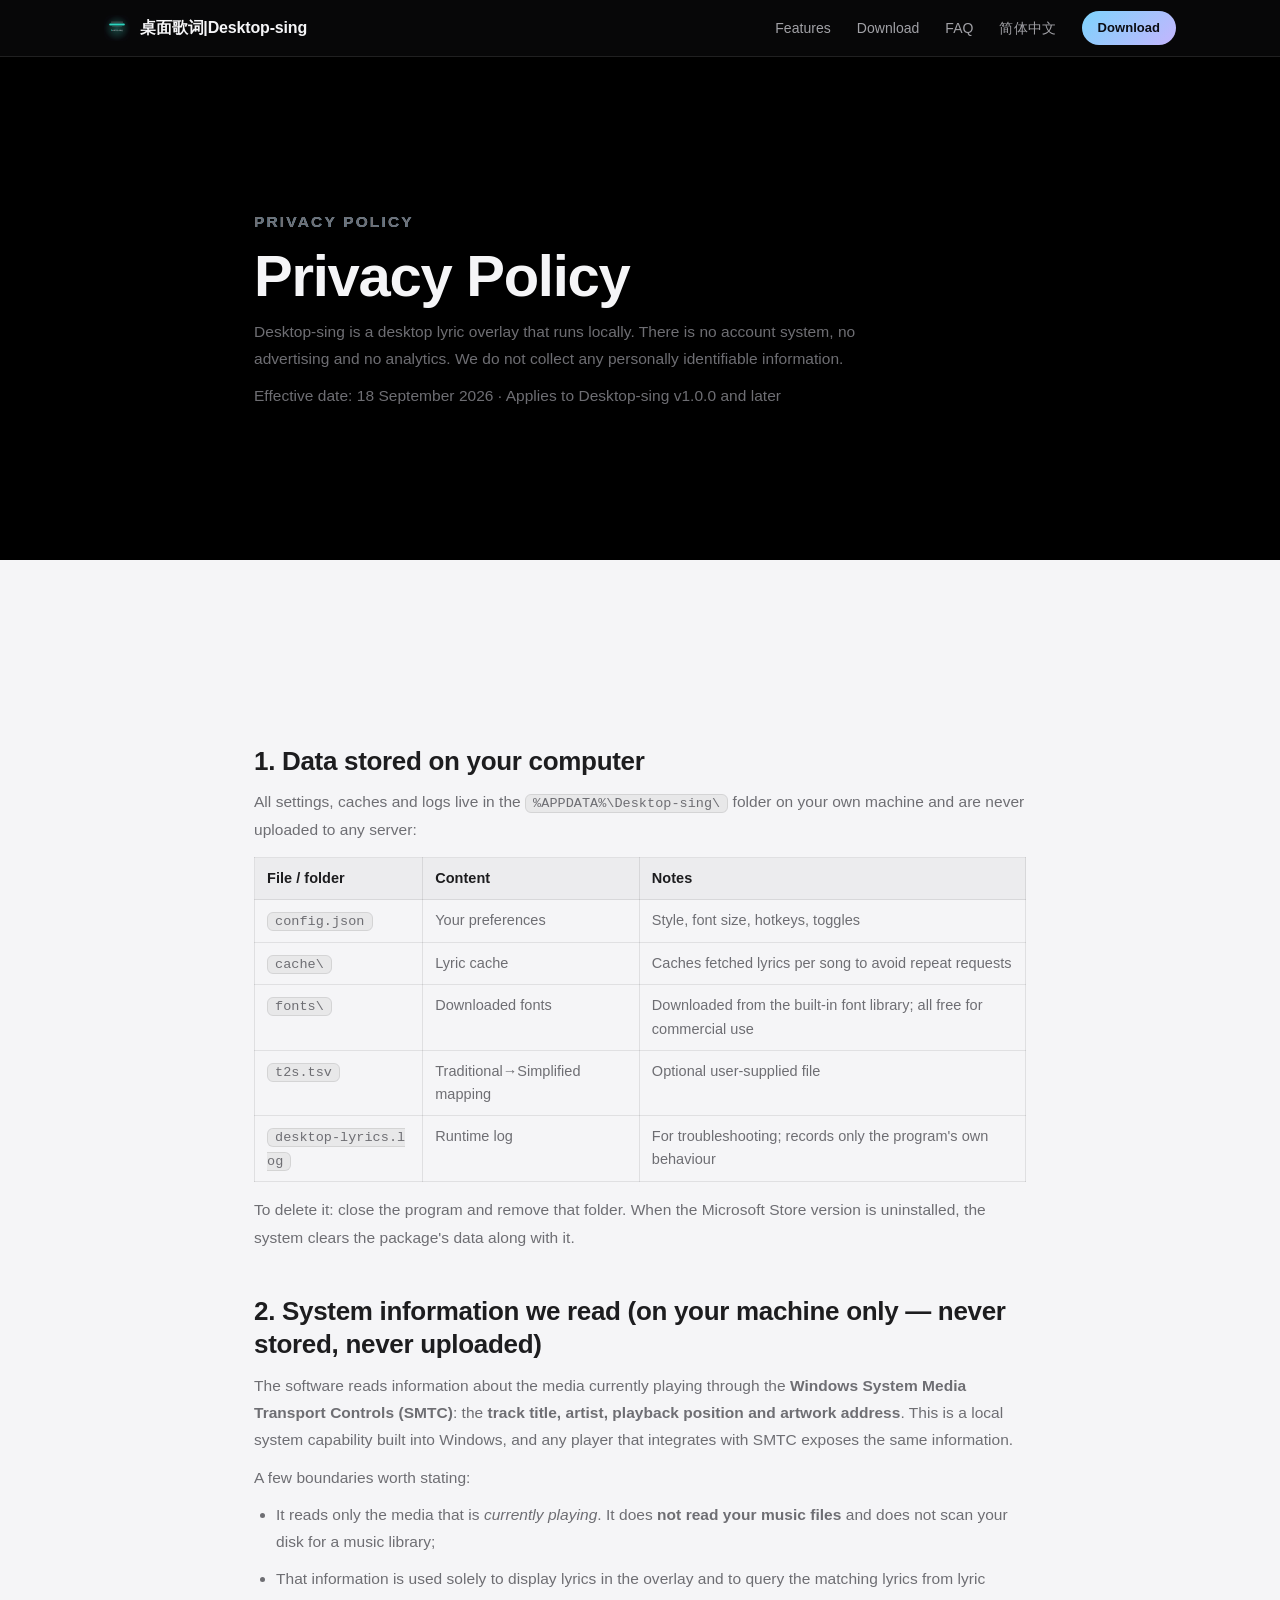
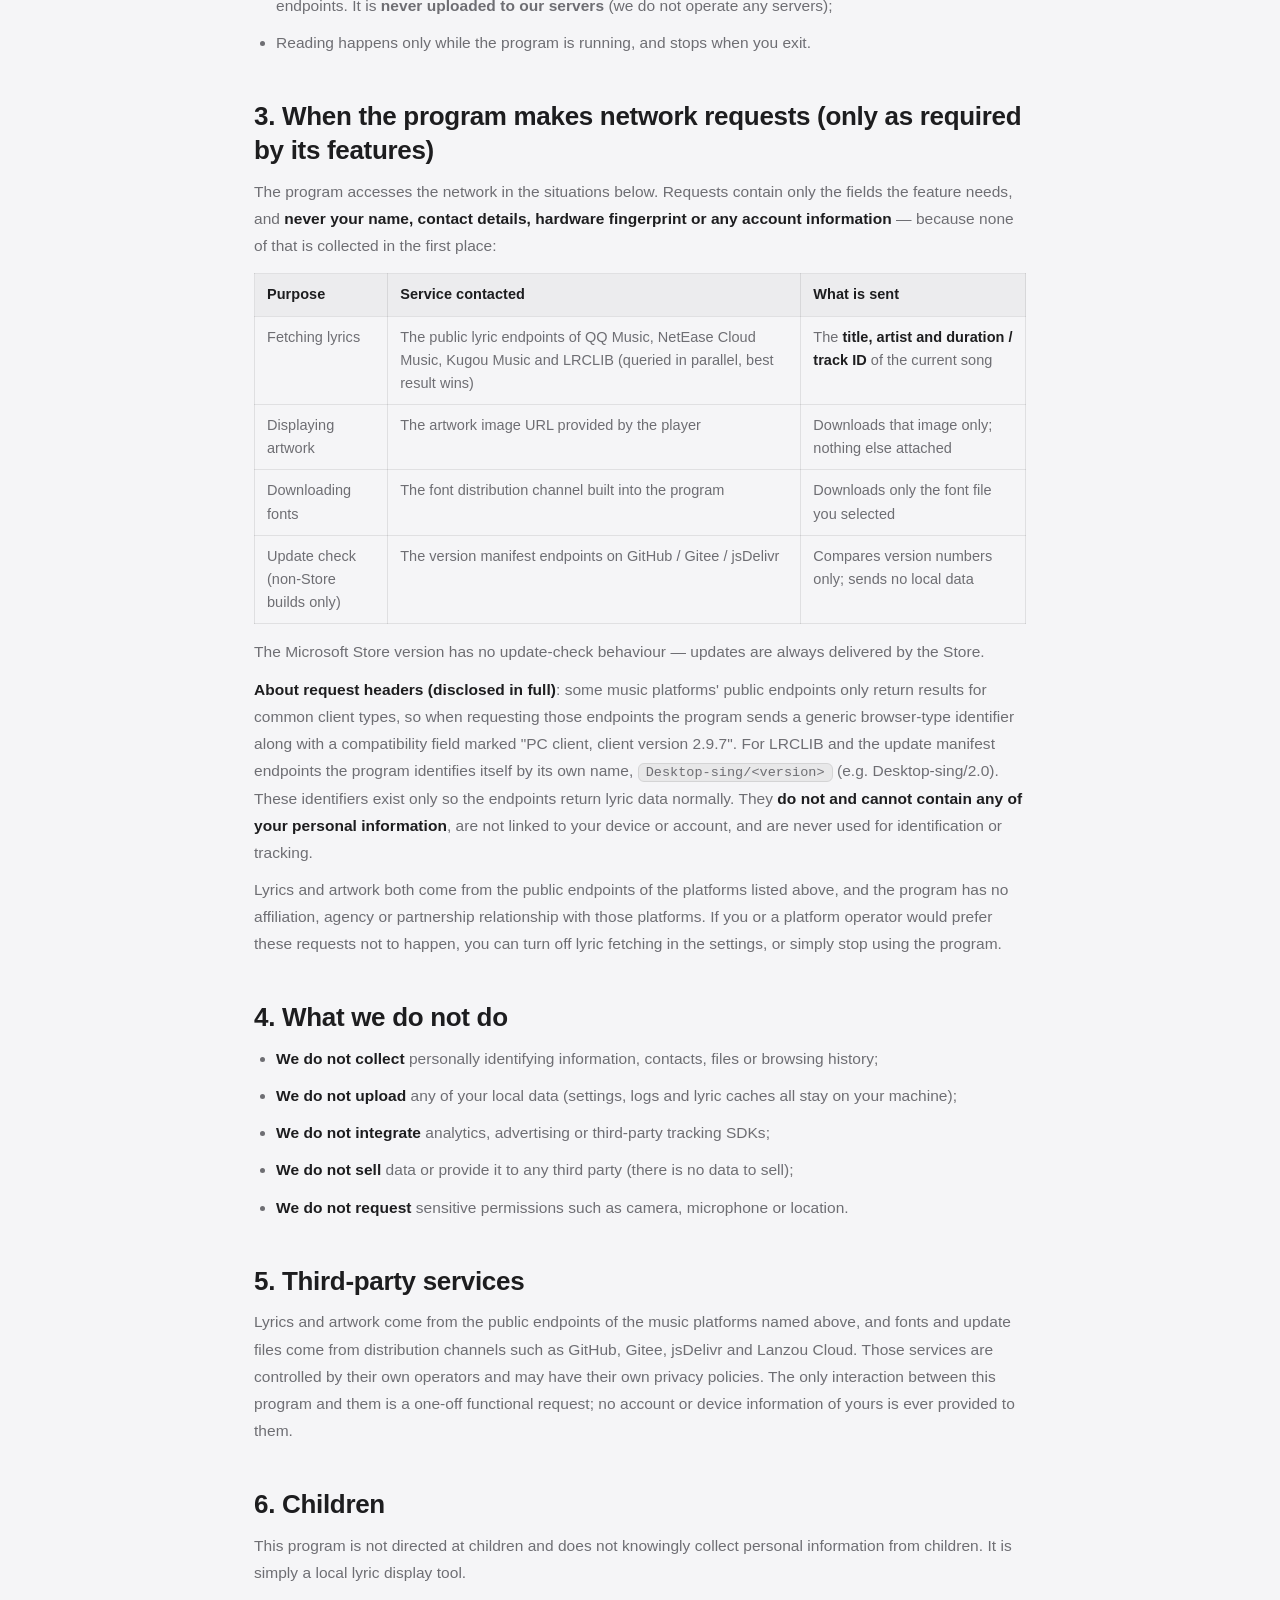
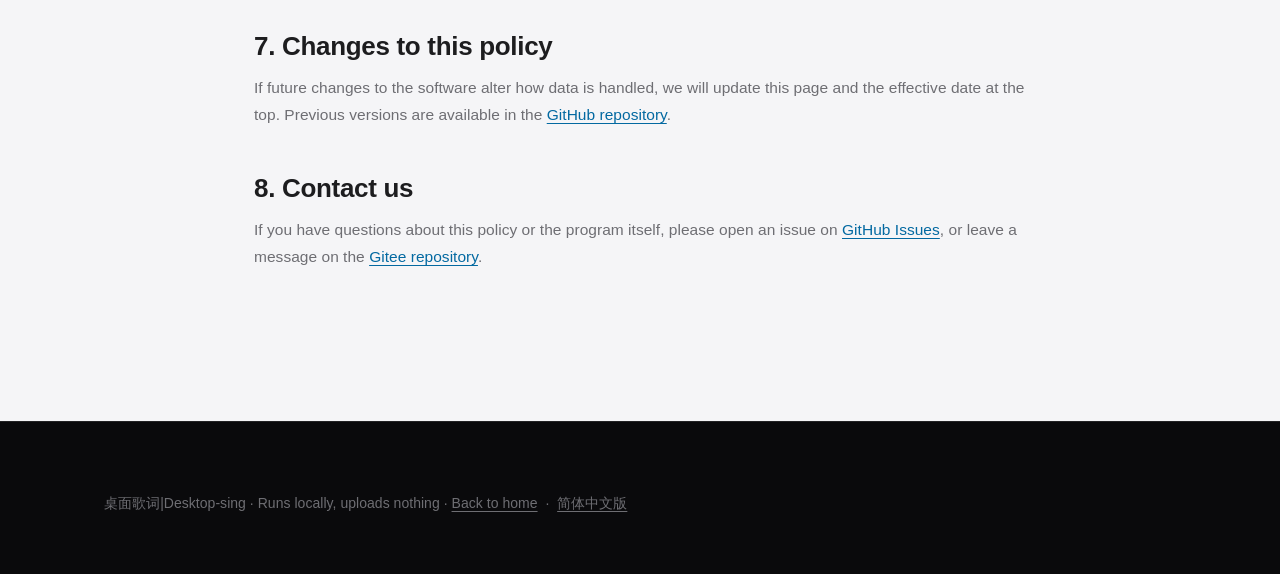
==== commit 61744362: "feat(theme): 配色主题系统 v2.0 —— 14 款双色主题 + 封面取色 - 新增 COLOR_THEMES：14 款精选双色主题（晨雾蓝/极光/青柠/翡翠/薄荷/   海盐/薰衣草/星" ====
--- a/site/privacy.en.html
+++ b/site/privacy.en.html
@@ -9,9 +9,9 @@
 <meta property="og:title" content="Privacy Policy · 桌面歌词|Desktop-sing">
 <meta property="og:description" content="Runs locally. No account, no ads, no tracking. Network requests are limited to fetching lyrics and artwork on demand.">
 <meta property="og:type" content="website">
-<link rel="icon" href="assets/favicon-32.png" sizes="32x32">
-<link rel="icon" href="assets/icon-256.png" sizes="256x256">
-<link rel="stylesheet" href="assets/style.css">
+<link rel="icon" href="assets/favicon-32.png?v=a4bfa1c4cb" sizes="32x32">
+<link rel="icon" href="assets/icon-256.png?v=a4bfa1c4cb" sizes="256x256">
+<link rel="stylesheet" href="assets/style.css?v=a4bfa1c4cb">
 <style>
 /* 隐私政策页专用排版（不动共享的 style.css） */
 .policy { max-width: 820px; }
@@ -39,7 +39,7 @@
 <header class="nav">
   <div class="wrap">
     <a class="brand" href="index.html">
-      <img src="assets/icon-180.png" alt="">
+      <img src="assets/icon-180.png?v=a4bfa1c4cb" alt="">
       <span>桌面歌词|Desktop-sing</span>
     </a>
     <nav class="nav-links">
@@ -141,7 +141,8 @@
           only return results for common client types, so when requesting those endpoints the program
           sends a generic browser-type identifier along with a compatibility field marked
           "PC client, client version 2.9.7". For LRCLIB and the update manifest endpoints the program
-          identifies itself by its own name, <code>Desktop-sing/1.0</code>. These identifiers exist
+          identifies itself by its own name, <code>Desktop-sing/&lt;version&gt;</code> (e.g.
+          Desktop-sing/2.0). These identifiers exist
           only so the endpoints return lyric data normally. They
           <b>do not and cannot contain any of your personal information</b>, are not linked to your
           device or account, and are never used for identification or tracking.</p>
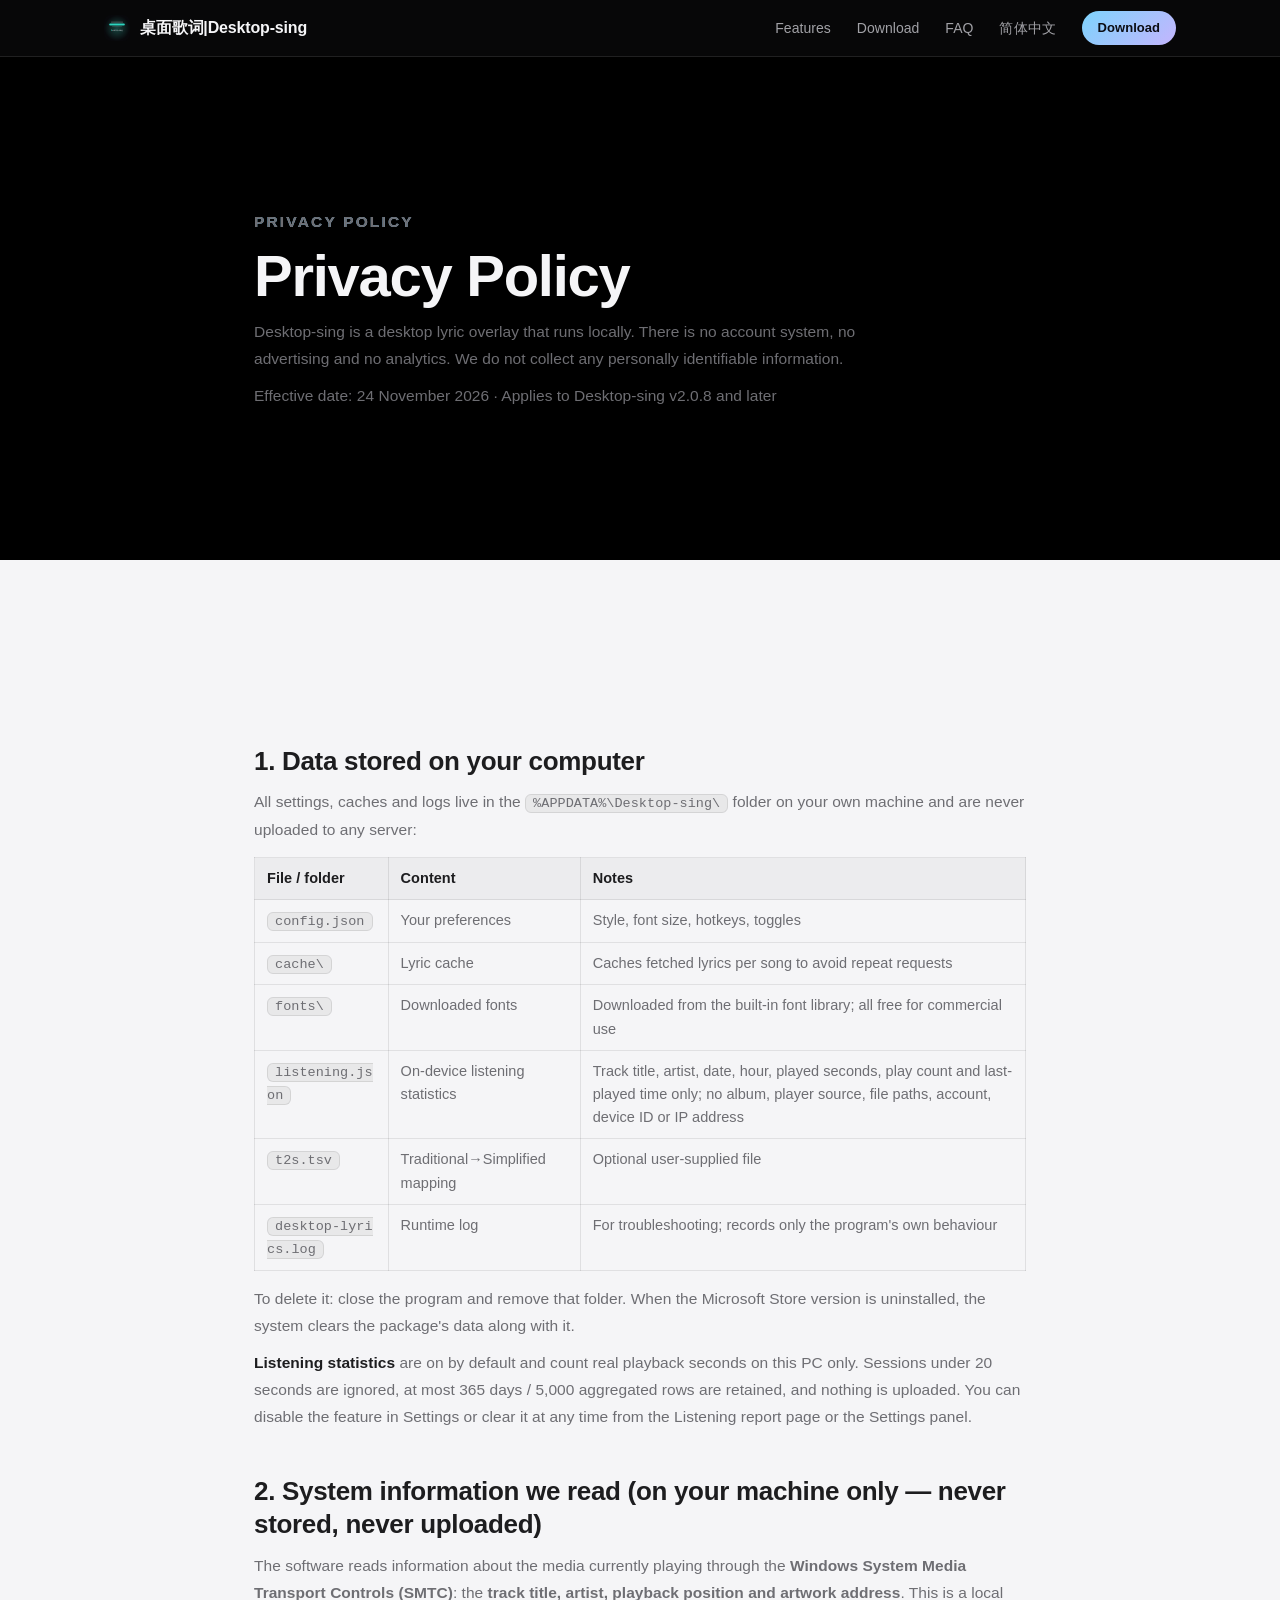
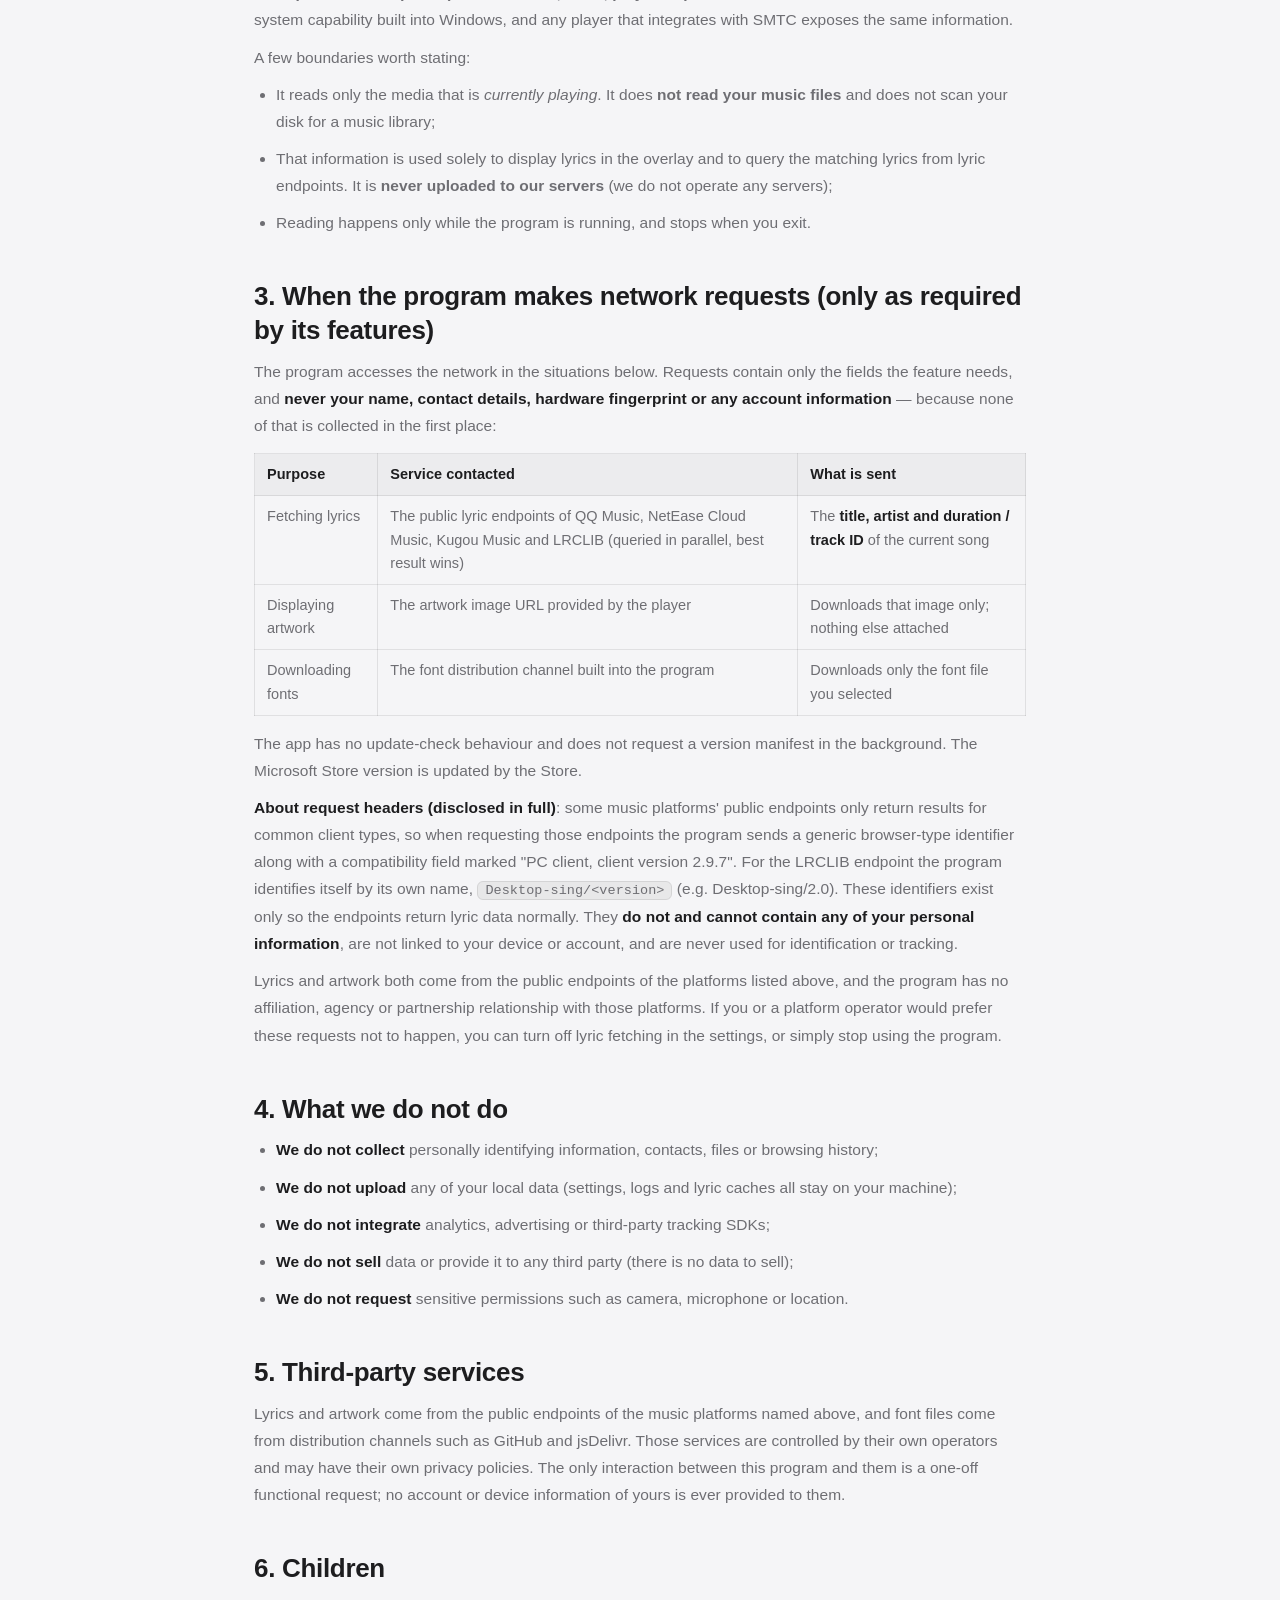
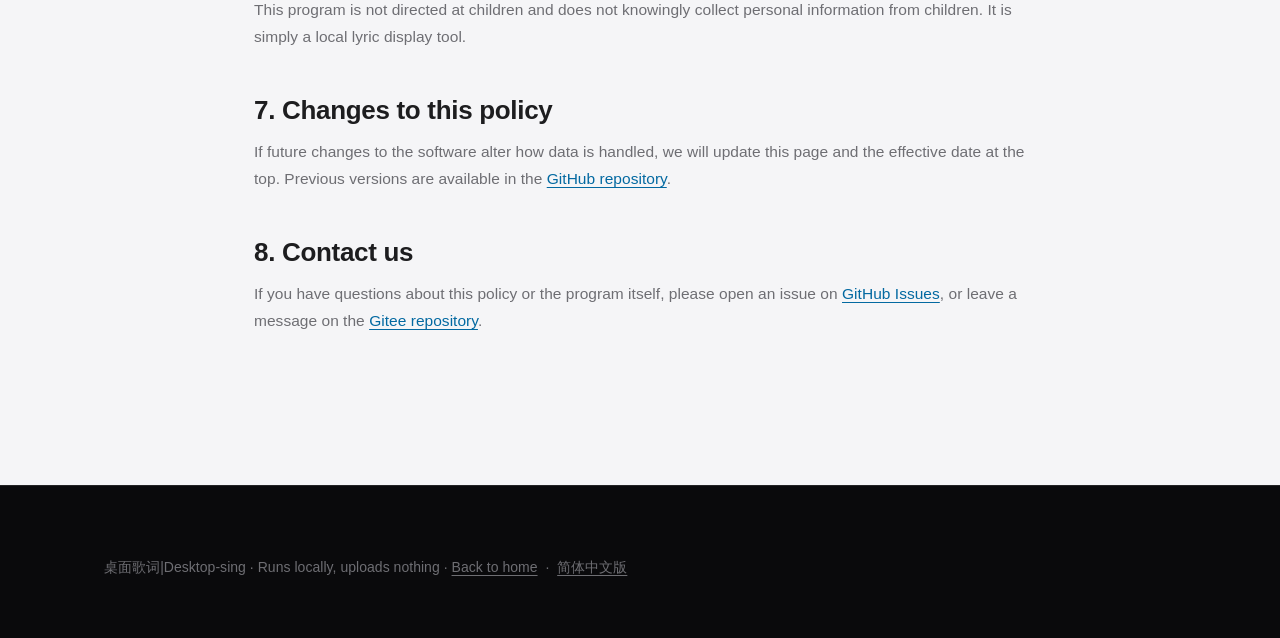
==== commit a7736c5c: "release: v2.0.8 播放器主界面与听歌统计" ====
--- a/site/privacy.en.html
+++ b/site/privacy.en.html
@@ -9,9 +9,9 @@
 <meta property="og:title" content="Privacy Policy · 桌面歌词|Desktop-sing">
 <meta property="og:description" content="Runs locally. No account, no ads, no tracking. Network requests are limited to fetching lyrics and artwork on demand.">
 <meta property="og:type" content="website">
-<link rel="icon" href="assets/favicon-32.png?v=a4bfa1c4cb" sizes="32x32">
-<link rel="icon" href="assets/icon-256.png?v=a4bfa1c4cb" sizes="256x256">
-<link rel="stylesheet" href="assets/style.css?v=a4bfa1c4cb">
+<link rel="icon" href="assets/favicon-32.png?v=a84f6c4a6b" sizes="32x32">
+<link rel="icon" href="assets/icon-256.png?v=a84f6c4a6b" sizes="256x256">
+<link rel="stylesheet" href="assets/style.css?v=a84f6c4a6b">
 <style>
 /* 隐私政策页专用排版（不动共享的 style.css） */
 .policy { max-width: 820px; }
@@ -39,7 +39,7 @@
 <header class="nav">
   <div class="wrap">
     <a class="brand" href="index.html">
-      <img src="assets/icon-180.png?v=a4bfa1c4cb" alt="">
+      <img src="assets/icon-180.png?v=a84f6c4a6b" alt="">
       <span>桌面歌词|Desktop-sing</span>
     </a>
     <nav class="nav-links">
@@ -62,7 +62,7 @@
         Desktop-sing is a desktop lyric overlay that runs locally. There is no account system,
         no advertising and no analytics. We do not collect any personally identifiable information.
       </p>
-      <p class="meta-line">Effective date: 18 September 2026 · Applies to Desktop-sing v1.0.0 and later</p>
+      <p class="meta-line">Effective date: 24 November 2026 · Applies to Desktop-sing v2.0.8 and later</p>
     </div>
   </section>
 
@@ -79,11 +79,16 @@
           <tr><td><code>config.json</code></td><td>Your preferences</td><td>Style, font size, hotkeys, toggles</td></tr>
           <tr><td><code>cache\</code></td><td>Lyric cache</td><td>Caches fetched lyrics per song to avoid repeat requests</td></tr>
           <tr><td><code>fonts\</code></td><td>Downloaded fonts</td><td>Downloaded from the built-in font library; all free for commercial use</td></tr>
+          <tr><td><code>listening.json</code></td><td>On-device listening statistics</td><td>Track title, artist, date, hour, played seconds, play count and last-played time only; no album, player source, file paths, account, device ID or IP address</td></tr>
           <tr><td><code>t2s.tsv</code></td><td>Traditional→Simplified mapping</td><td>Optional user-supplied file</td></tr>
           <tr><td><code>desktop-lyrics.log</code></td><td>Runtime log</td><td>For troubleshooting; records only the program's own behaviour</td></tr>
         </table>
         <p>To delete it: close the program and remove that folder. When the Microsoft Store version is
           uninstalled, the system clears the package's data along with it.</p>
+        <p><b>Listening statistics</b> are on by default and count real playback seconds on this PC
+          only. Sessions under 20 seconds are ignored, at most 365 days / 5,000 aggregated rows are
+          retained, and nothing is uploaded. You can disable the feature in Settings or clear it at
+          any time from the Listening report page or the Settings panel.</p>
       </section>
 
       <section id="local-read">
@@ -128,20 +133,15 @@
             <td>The font distribution channel built into the program</td>
             <td>Downloads only the font file you selected</td>
           </tr>
-          <tr>
-            <td>Update check<br>(non-Store builds only)</td>
-            <td>The version manifest endpoints on GitHub / Gitee / jsDelivr</td>
-            <td>Compares version numbers only; sends no local data</td>
-          </tr>
         </table>
-        <p>The Microsoft Store version has no update-check behaviour — updates are always delivered
-          by the Store.</p>
+        <p>The app has no update-check behaviour and does not request a version manifest in the
+          background. The Microsoft Store version is updated by the Store.</p>
 
         <p><b>About request headers (disclosed in full)</b>: some music platforms' public endpoints
           only return results for common client types, so when requesting those endpoints the program
           sends a generic browser-type identifier along with a compatibility field marked
-          "PC client, client version 2.9.7". For LRCLIB and the update manifest endpoints the program
-          identifies itself by its own name, <code>Desktop-sing/&lt;version&gt;</code> (e.g.
+          "PC client, client version 2.9.7". For the LRCLIB endpoint the program identifies itself
+          by its own name, <code>Desktop-sing/&lt;version&gt;</code> (e.g.
           Desktop-sing/2.0). These identifiers exist
           only so the endpoints return lyric data normally. They
           <b>do not and cannot contain any of your personal information</b>, are not linked to your
@@ -166,8 +166,8 @@
       <section id="third-party">
         <h3>5. Third-party services</h3>
         <p>Lyrics and artwork come from the public endpoints of the music platforms named above, and
-          fonts and update files come from distribution channels such as GitHub, Gitee, jsDelivr and
-          Lanzou Cloud. Those services are controlled by their own operators and may have their own
+          font files come from distribution channels such as GitHub and jsDelivr. Those services
+          are controlled by their own operators and may have their own
           privacy policies. The only interaction between this program and them is a one-off functional
           request; no account or device information of yours is ever provided to them.</p>
       </section>
--- a/site/assets/style.css
+++ b/site/assets/style.css
@@ -312,6 +312,39 @@
    留在下一行的左半格，看起来像排版坏了。两张等宽并排，靠配色区分主次。 */
 .dl--main { background: linear-gradient(135deg, rgba(125, 211, 252, .1), rgba(196, 181, 253, .12)); border-color: rgba(125, 211, 252, .34); }
 
+/* 商店优先：第一张卡独占整行，下面三张作为下载包/历史版本备选。 */
+.dl--store {
+  grid-column: 1 / -1;
+  position: relative;
+  overflow: hidden;
+  padding: 34px 38px;
+  color: #f7fbff;
+  background:
+    radial-gradient(circle at 88% 20%, rgba(58, 160, 255, .4), transparent 32%),
+    linear-gradient(118deg, #07111f 0%, #10233d 58%, #0b3159 100%);
+  border-color: rgba(87, 174, 255, .45);
+}
+.dl--store::after {
+  content: "";
+  position: absolute;
+  right: -54px;
+  bottom: -86px;
+  width: 250px;
+  height: 250px;
+  border: 1px solid rgba(255, 255, 255, .12);
+  border-radius: 50%;
+  box-shadow: 0 0 0 34px rgba(255, 255, 255, .035), 0 0 0 68px rgba(255, 255, 255, .02);
+}
+.dl--store > * { position: relative; z-index: 1; }
+.dl--store .k,
+.dl--store .d { color: rgba(235, 246, 255, .72); }
+.dl--store .v { font-size: clamp(25px, 3.2vw, 34px); }
+.dl--store .go { color: #8bc8ff; }
+.dl--store:hover { border-color: rgba(111, 190, 255, .78); box-shadow: 0 22px 54px rgba(8, 26, 48, .24); }
+@media (max-width: 720px) {
+  .dl--store { padding: 28px 24px; }
+}
+
 .dl-meta { display: flex; flex-wrap: wrap; gap: 10px 22px; margin-top: 26px; font-size: 14px; color: var(--l-dim); }
 .dl-meta span { display: inline-flex; align-items: center; gap: 7px; }
 .dl-meta span::before { content: ""; width: 6px; height: 6px; border-radius: 50%; background: var(--brand1); }
